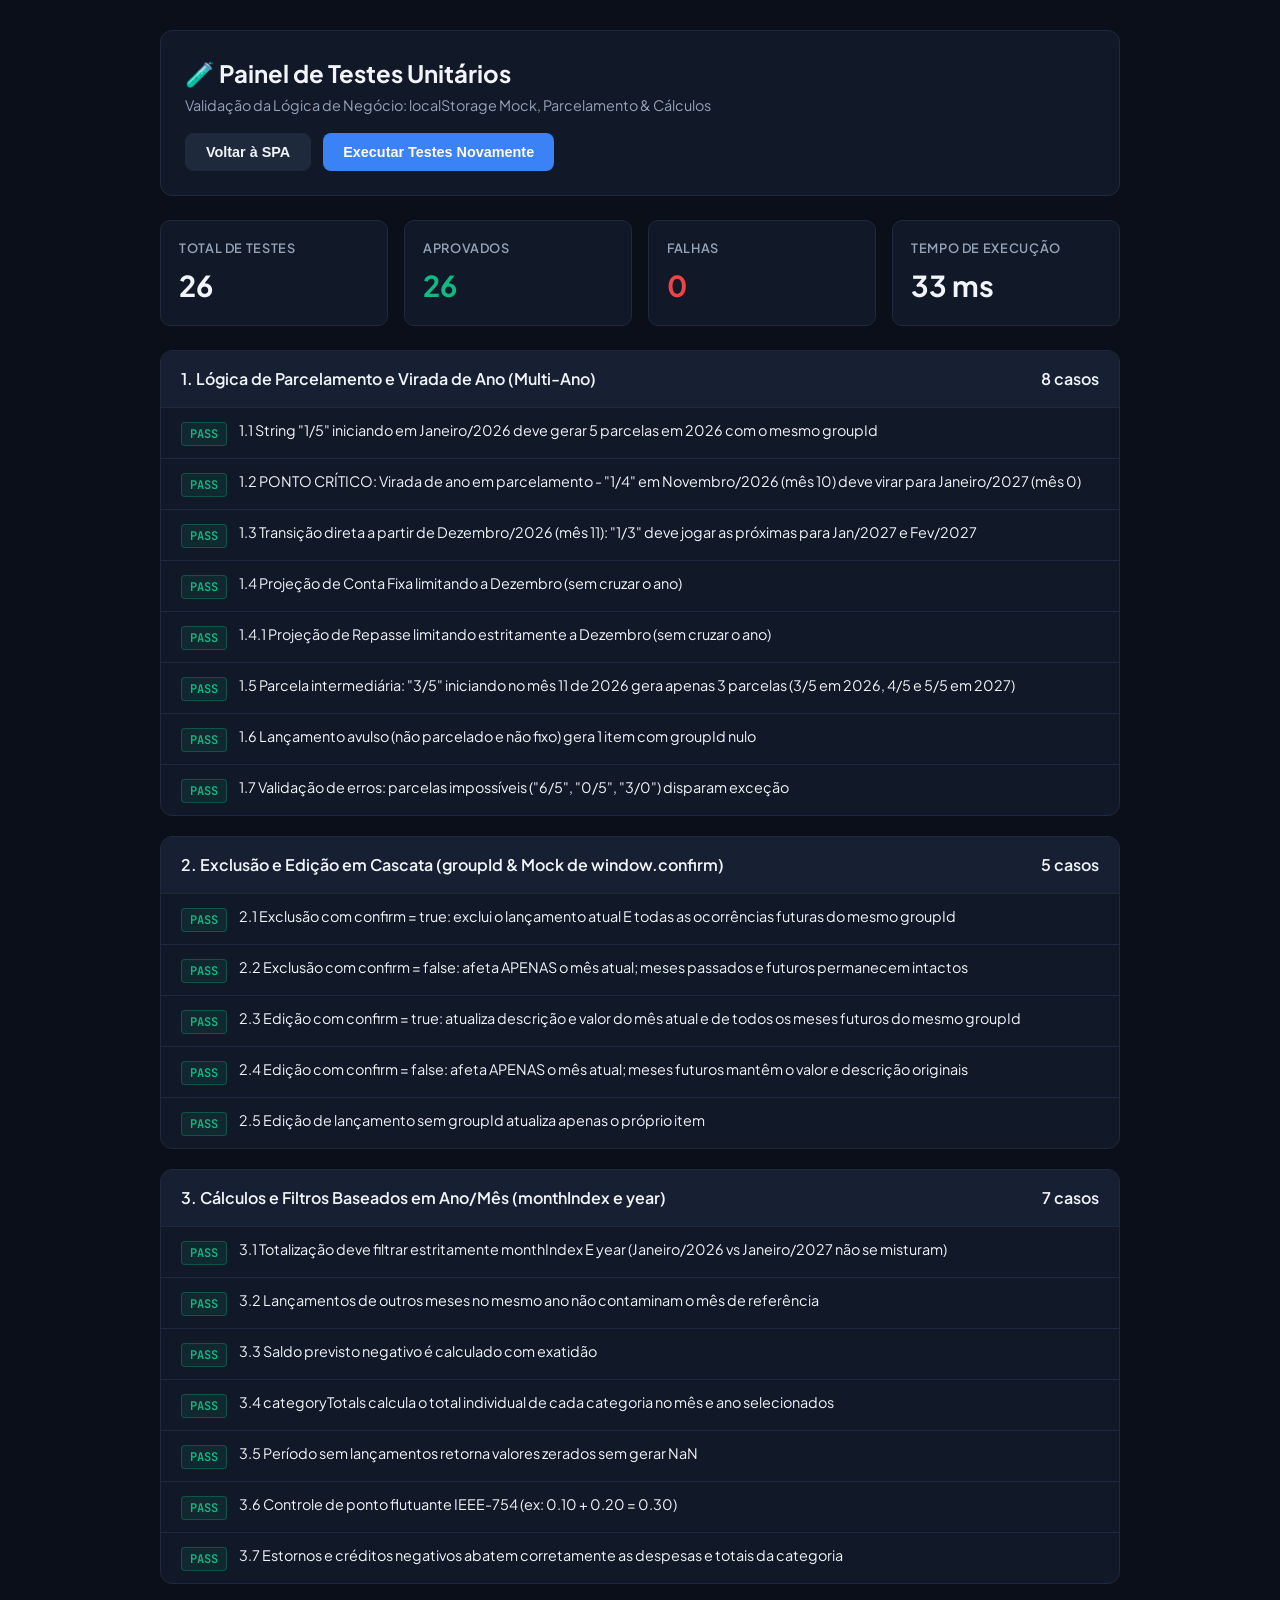
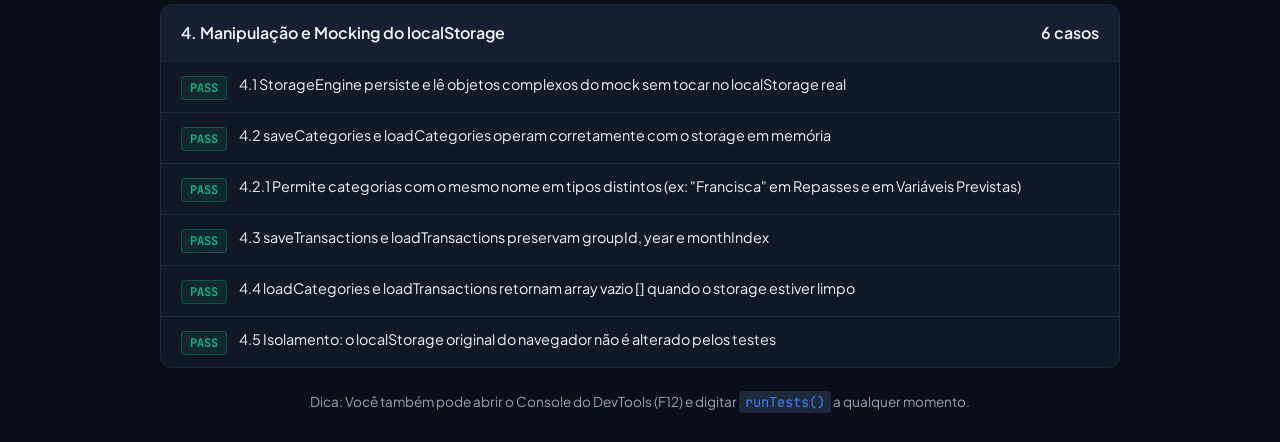
==== test-runner.html @ 4559d9a5 "Initial commit" ====
<!DOCTYPE html>
<html lang="pt-BR">
<head>
  <meta charset="UTF-8">
  <meta name="viewport" content="width=device-width, initial-scale=1.0">
  <title>Test Runner - FinançasPro SPA</title>
  <link rel="preconnect" href="https://fonts.googleapis.com">
  <link rel="preconnect" href="https://fonts.gstatic.com" crossorigin>
  <link href="https://fonts.googleapis.com/css2?family=Plus+Jakarta+Sans:wght@400;500;600;700&family=JetBrains+Mono:wght@400;600&display=swap" rel="stylesheet">
  <style>
    :root {
      --bg: #0b0f19;
      --card-bg: #111827;
      --card-border: #1f293d;
      --text: #f1f5f9;
      --text-muted: #94a3b8;
      --primary: #3b82f6;
      --primary-hover: #2563eb;
      --success: #10b981;
      --success-bg: rgba(16, 185, 129, 0.1);
      --danger: #ef4444;
      --danger-bg: rgba(239, 68, 68, 0.1);
      --font: 'Plus Jakarta Sans', sans-serif;
      --font-mono: 'JetBrains Mono', monospace;
    }

    * {
      box-sizing: border-box;
      margin: 0;
      padding: 0;
    }

    body {
      background-color: var(--bg);
      color: var(--text);
      font-family: var(--font);
      padding: 30px 20px;
      line-height: 1.5;
    }

    .container {
      max-width: 960px;
      margin: 0 auto;
    }

    header {
      background: var(--card-bg);
      border: 1px solid var(--card-border);
      border-radius: 12px;
      padding: 24px;
      margin-bottom: 24px;
      display: flex;
      flex-wrap: wrap;
      justify-content: space-between;
      align-items: center;
      gap: 16px;
    }

    .title-area h1 {
      font-size: 1.5rem;
      font-weight: 700;
      display: flex;
      align-items: center;
      gap: 10px;
    }

    .title-area p {
      color: var(--text-muted);
      font-size: 0.9rem;
      margin-top: 4px;
    }

    .actions {
      display: flex;
      gap: 12px;
    }

    button {
      background: var(--primary);
      color: white;
      border: none;
      padding: 10px 20px;
      font-size: 0.9rem;
      font-weight: 600;
      border-radius: 8px;
      cursor: pointer;
      display: inline-flex;
      align-items: center;
      gap: 8px;
      transition: background 0.2s;
    }

    button:hover {
      background: var(--primary-hover);
    }

    .btn-secondary {
      background: #1e293b;
      color: var(--text);
      border: 1px solid var(--card-border);
    }

    .btn-secondary:hover {
      background: #334155;
    }

    .summary-cards {
      display: grid;
      grid-template-columns: repeat(auto-fit, minmax(200px, 1fr));
      gap: 16px;
      margin-bottom: 24px;
    }

    .summary-card {
      background: var(--card-bg);
      border: 1px solid var(--card-border);
      border-radius: 10px;
      padding: 18px;
    }

    .summary-card-title {
      font-size: 0.8rem;
      color: var(--text-muted);
      text-transform: uppercase;
      font-weight: 600;
      letter-spacing: 0.05em;
    }

    .summary-card-val {
      font-size: 1.8rem;
      font-weight: 700;
      margin-top: 6px;
    }

    .suite-section {
      background: var(--card-bg);
      border: 1px solid var(--card-border);
      border-radius: 12px;
      margin-bottom: 20px;
      overflow: hidden;
    }

    .suite-header {
      padding: 16px 20px;
      background: #162032;
      border-bottom: 1px solid var(--card-border);
      font-weight: 600;
      font-size: 1rem;
      display: flex;
      justify-content: space-between;
      align-items: center;
    }

    .test-list {
      list-style: none;
    }

    .test-item {
      padding: 12px 20px;
      border-bottom: 1px solid var(--card-border);
      display: flex;
      align-items: flex-start;
      gap: 12px;
      font-size: 0.9rem;
    }

    .test-item:last-child {
      border-bottom: none;
    }

    .test-badge {
      font-family: var(--font-mono);
      font-size: 0.75rem;
      font-weight: 600;
      padding: 2px 8px;
      border-radius: 4px;
      flex-shrink: 0;
      margin-top: 2px;
    }

    .badge-pass {
      background: var(--success-bg);
      color: var(--success);
      border: 1px solid rgba(16, 185, 129, 0.3);
    }

    .badge-fail {
      background: var(--danger-bg);
      color: var(--danger);
      border: 1px solid rgba(239, 68, 68, 0.3);
    }

    .test-content {
      flex: 1;
    }

    .test-error {
      margin-top: 6px;
      padding: 8px 12px;
      background: rgba(239, 68, 68, 0.08);
      border-left: 3px solid var(--danger);
      font-family: var(--font-mono);
      font-size: 0.8rem;
      color: #fca5a5;
      border-radius: 0 4px 4px 0;
    }

    .console-hint {
      margin-top: 24px;
      text-align: center;
      color: var(--text-muted);
      font-size: 0.85rem;
    }

    .console-hint code {
      background: #1e293b;
      padding: 2px 6px;
      border-radius: 4px;
      color: var(--primary);
      font-family: var(--font-mono);
    }
  </style>
</head>
<body>
  <div class="container">
    <header>
      <div class="title-area">
        <h1>🧪 Painel de Testes Unitários</h1>
        <p>Validação da Lógica de Negócio: localStorage Mock, Parcelamento & Cálculos</p>
      </div>
      <div class="actions">
        <a href="index.html" style="text-decoration: none;">
          <button type="button" class="btn-secondary">Voltar à SPA</button>
        </a>
        <button type="button" id="btnRunTests">Executar Testes Novamente</button>
      </div>
    </header>

    <div class="summary-cards">
      <div class="summary-card">
        <div class="summary-card-title">Total de Testes</div>
        <div class="summary-card-val" id="valTotal">-</div>
      </div>
      <div class="summary-card">
        <div class="summary-card-title">Aprovados</div>
        <div class="summary-card-val" id="valPassed" style="color: var(--success);">-</div>
      </div>
      <div class="summary-card">
        <div class="summary-card-title">Falhas</div>
        <div class="summary-card-val" id="valFailed" style="color: var(--danger);">-</div>
      </div>
      <div class="summary-card">
        <div class="summary-card-title">Tempo de Execução</div>
        <div class="summary-card-val" id="valDuration">-</div>
      </div>
    </div>

    <main id="suitesContainer">
      <!-- Gerado via script -->
    </main>

    <p class="console-hint">
      Dica: Você também pode abrir o Console do DevTools (F12) e digitar <code>runTests()</code> a qualquer momento.
    </p>
  </div>

  <!-- Scripts da aplicação e suíte de testes -->
  <script src="app.js"></script>
  <script src="app.test.js"></script>

  <script>
    async function executeAndRender() {
      const container = document.getElementById('suitesContainer');
      container.innerHTML = '<div style="padding: 40px; text-align: center; color: var(--text-muted);">Executando suítes de testes unitários...</div>';

      const results = await window.runTests();

      document.getElementById('valTotal').textContent = results.totalTests;
      document.getElementById('valPassed').textContent = results.passed;
      document.getElementById('valFailed').textContent = results.failed;
      document.getElementById('valDuration').textContent = results.durationMs + ' ms';

      container.innerHTML = '';

      window.TestRunner.testRunner.suites.forEach(suite => {
        const section = document.createElement('div');
        section.className = 'suite-section';

        const header = document.createElement('div');
        header.className = 'suite-header';
        header.innerHTML = `<span>${suite.name}</span><span>${suite.tests.length} casos</span>`;
        section.appendChild(header);

        const list = document.createElement('ul');
        list.className = 'test-list';

        suite.tests.forEach(testCase => {
          const res = results.results.find(r => r.Teste === testCase.name);
          const isPass = res && res.Status.includes('PASSOU');

          const li = document.createElement('li');
          li.className = 'test-item';
          li.innerHTML = `
            <span class="test-badge ${isPass ? 'badge-pass' : 'badge-fail'}">
              ${isPass ? 'PASS' : 'FAIL'}
            </span>
            <div class="test-content">
              <div>${testCase.name}</div>
              ${!isPass && res ? `<div class="test-error">${res.Detalhes}</div>` : ''}
            </div>
          `;
          list.appendChild(li);
        });

        section.appendChild(list);
        container.appendChild(section);
      });
    }

    document.getElementById('btnRunTests').addEventListener('click', executeAndRender);
    window.addEventListener('DOMContentLoaded', executeAndRender);
  </script>
</body>
</html>
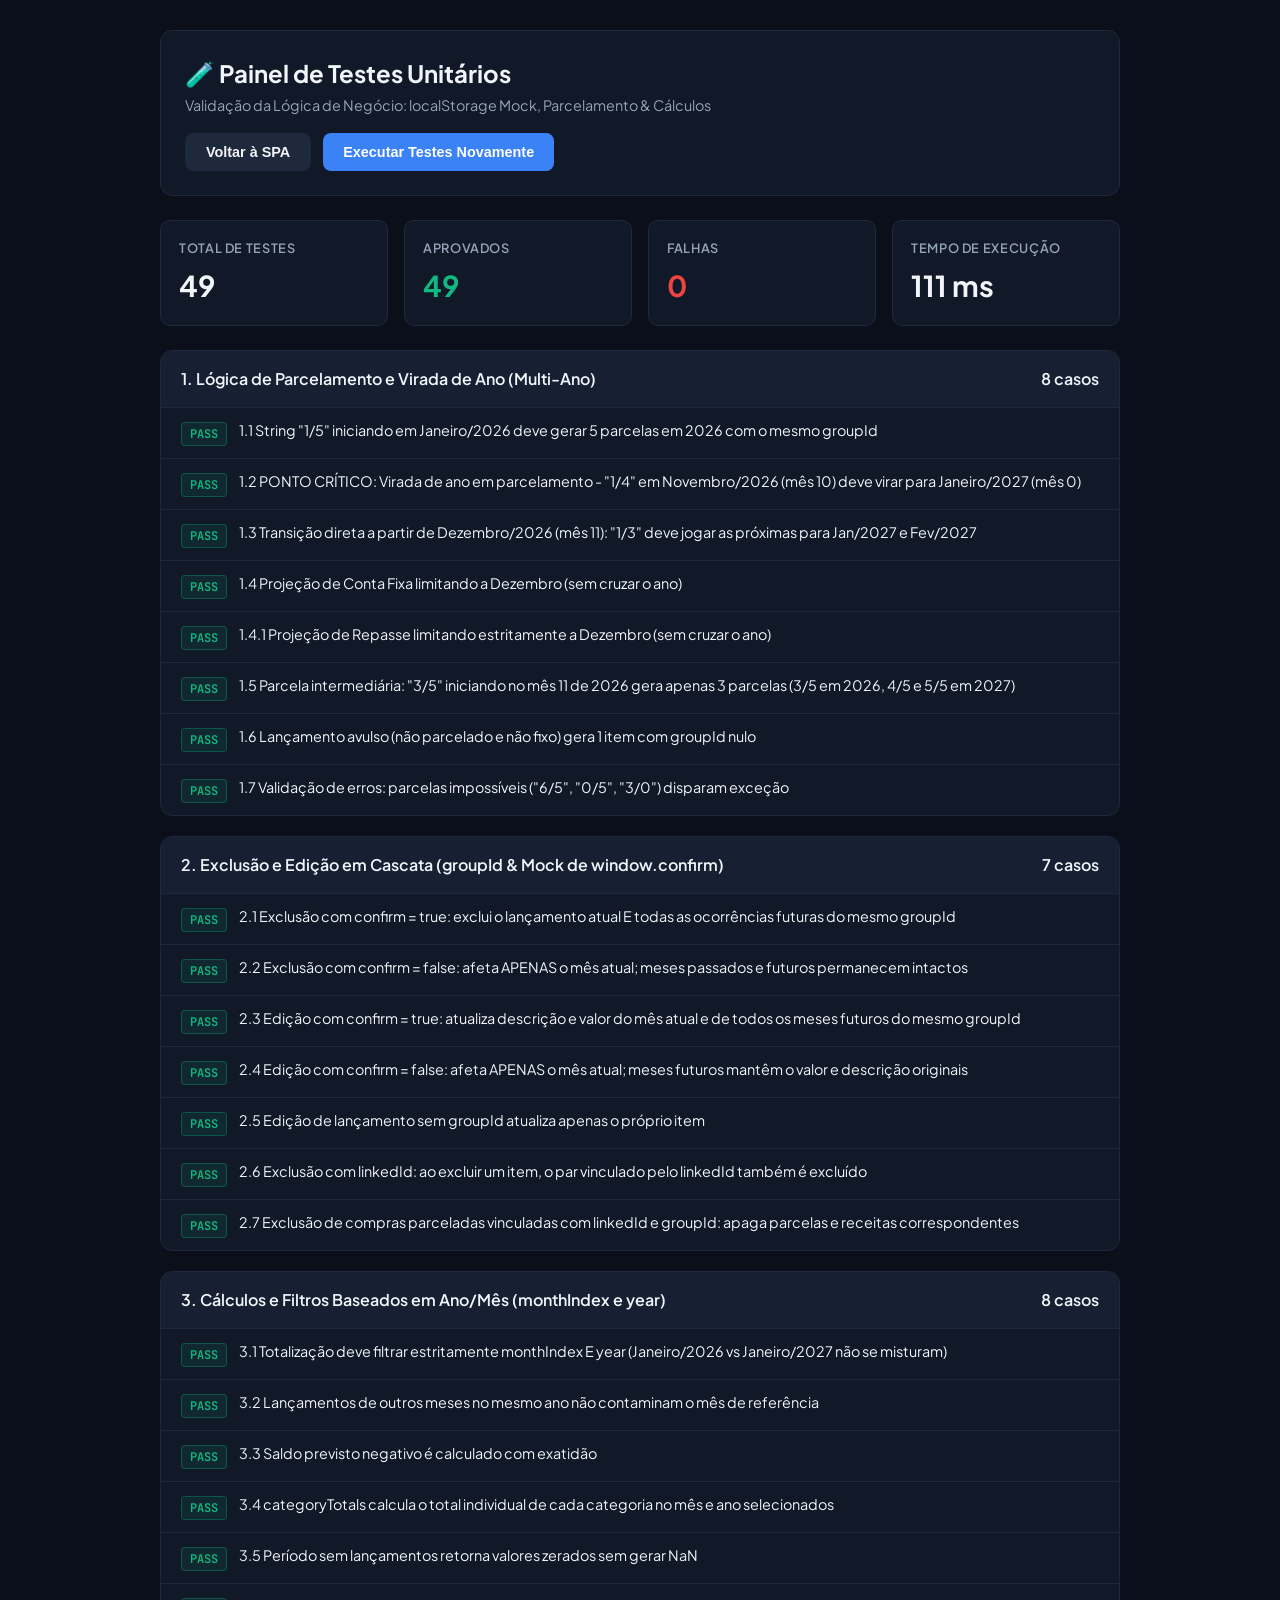
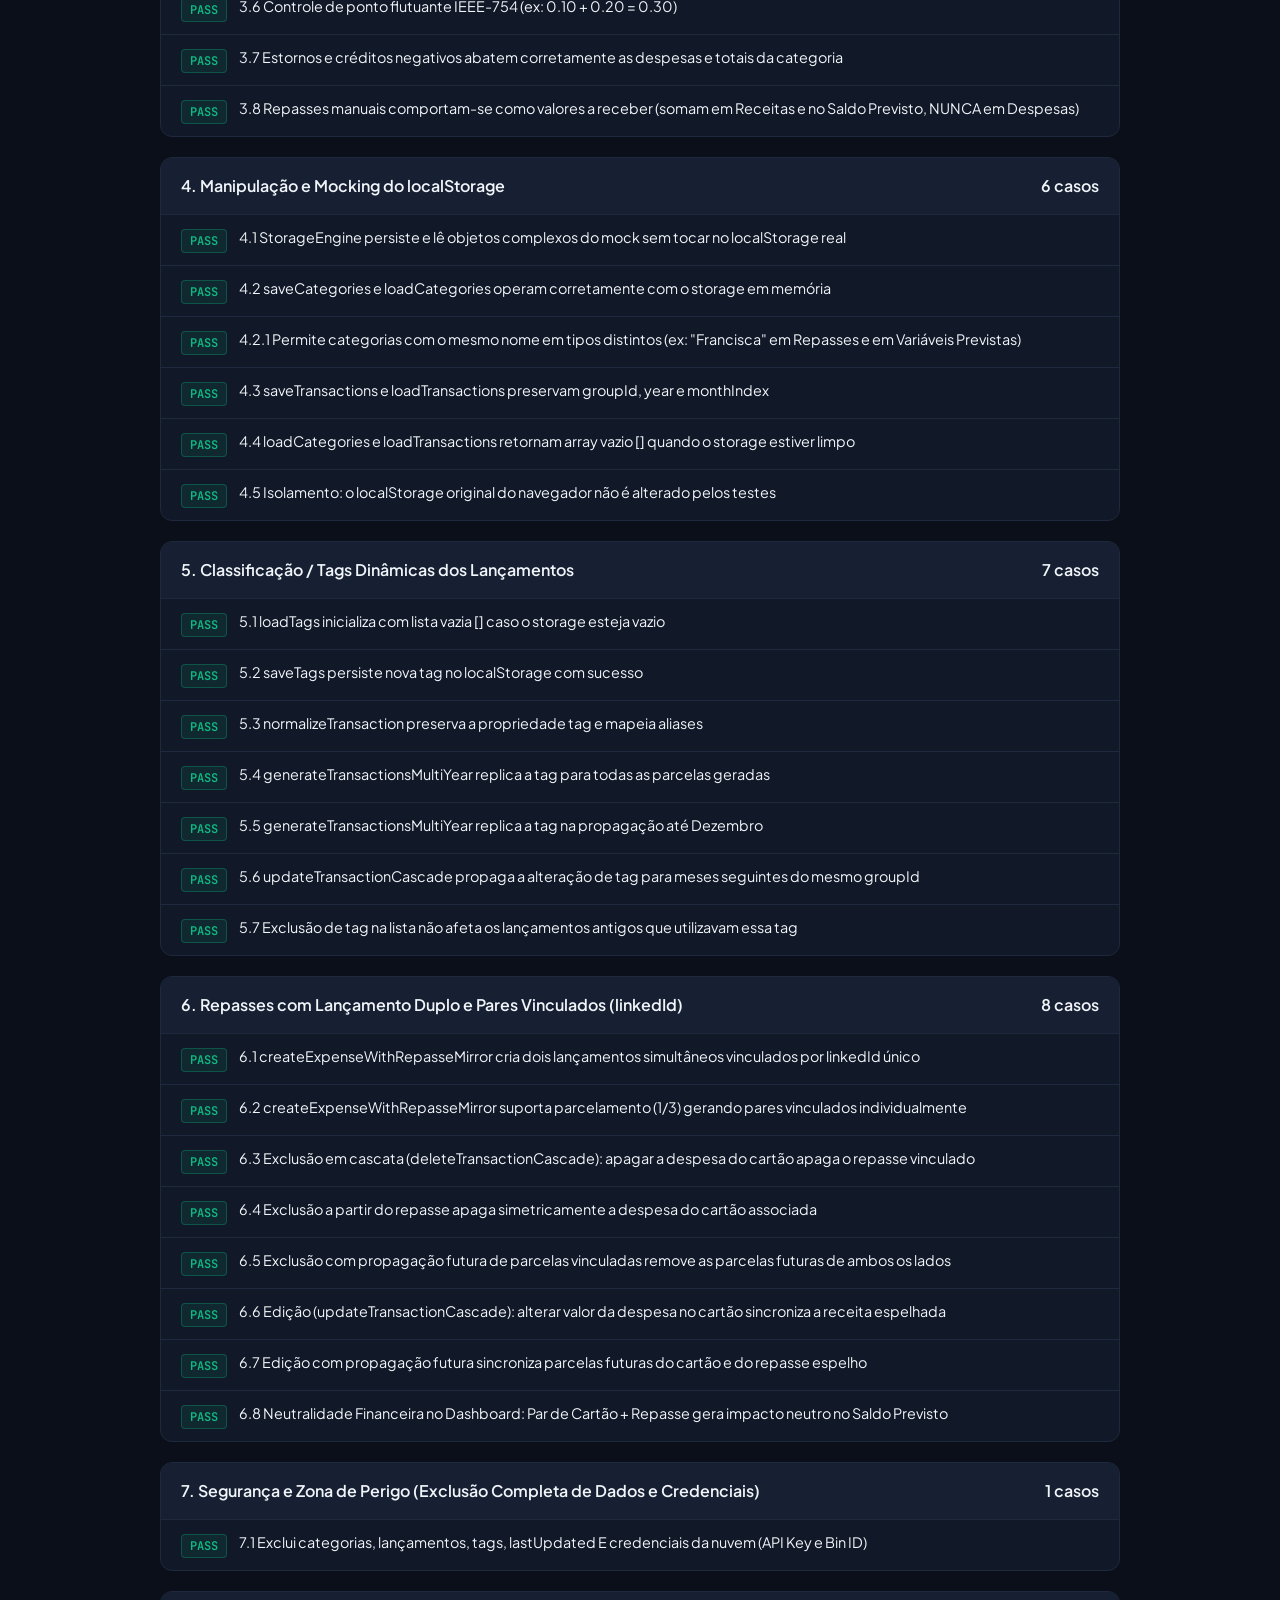
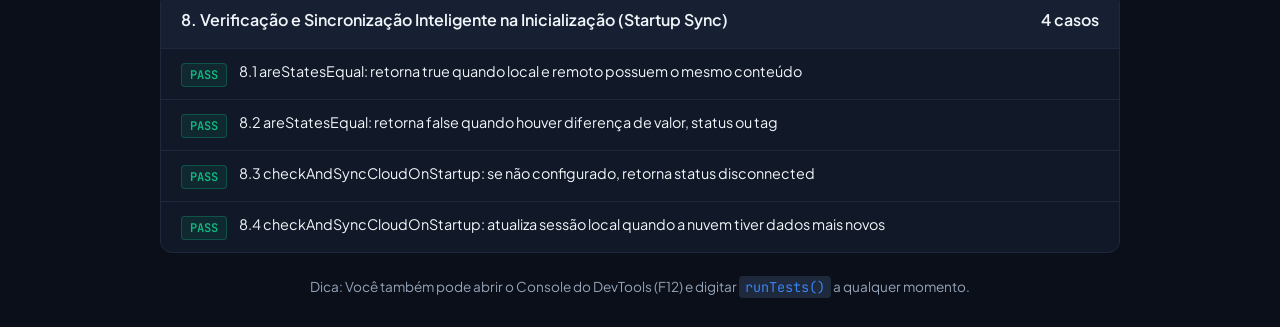
==== commit d29bbde2: "fix" ====
--- a/test-runner.html
+++ b/test-runner.html
@@ -264,7 +264,11 @@
     </p>
   </div>
 
-  <!-- Scripts da aplicação e suíte de testes -->
+  <!-- Configuração de ambiente de testes para isolamento e prevenção de recarregamentos -->
+  <script>
+    window.__TEST_RUNNER__ = true;
+    window.__FINANCAS_TEST_ENV__ = true;
+  </script>
   <script src="app.js"></script>
   <script src="app.test.js"></script>
 
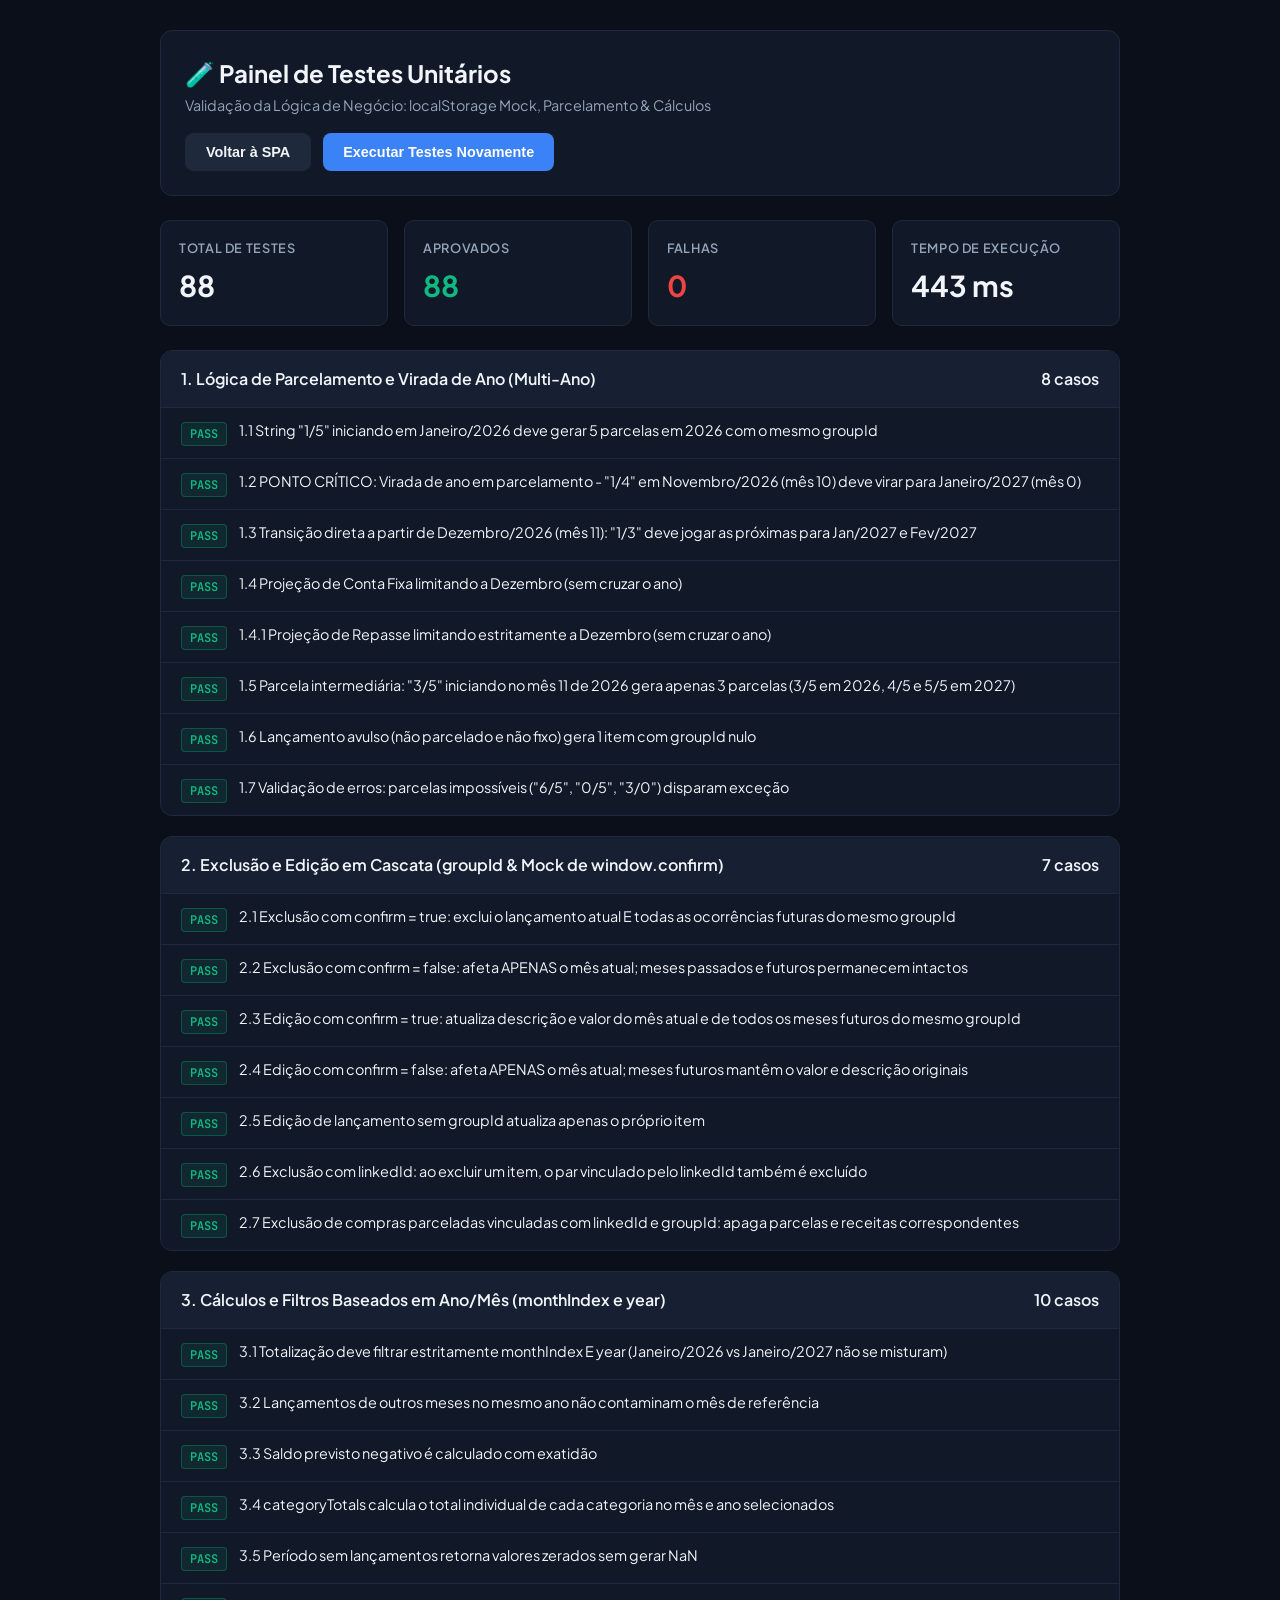
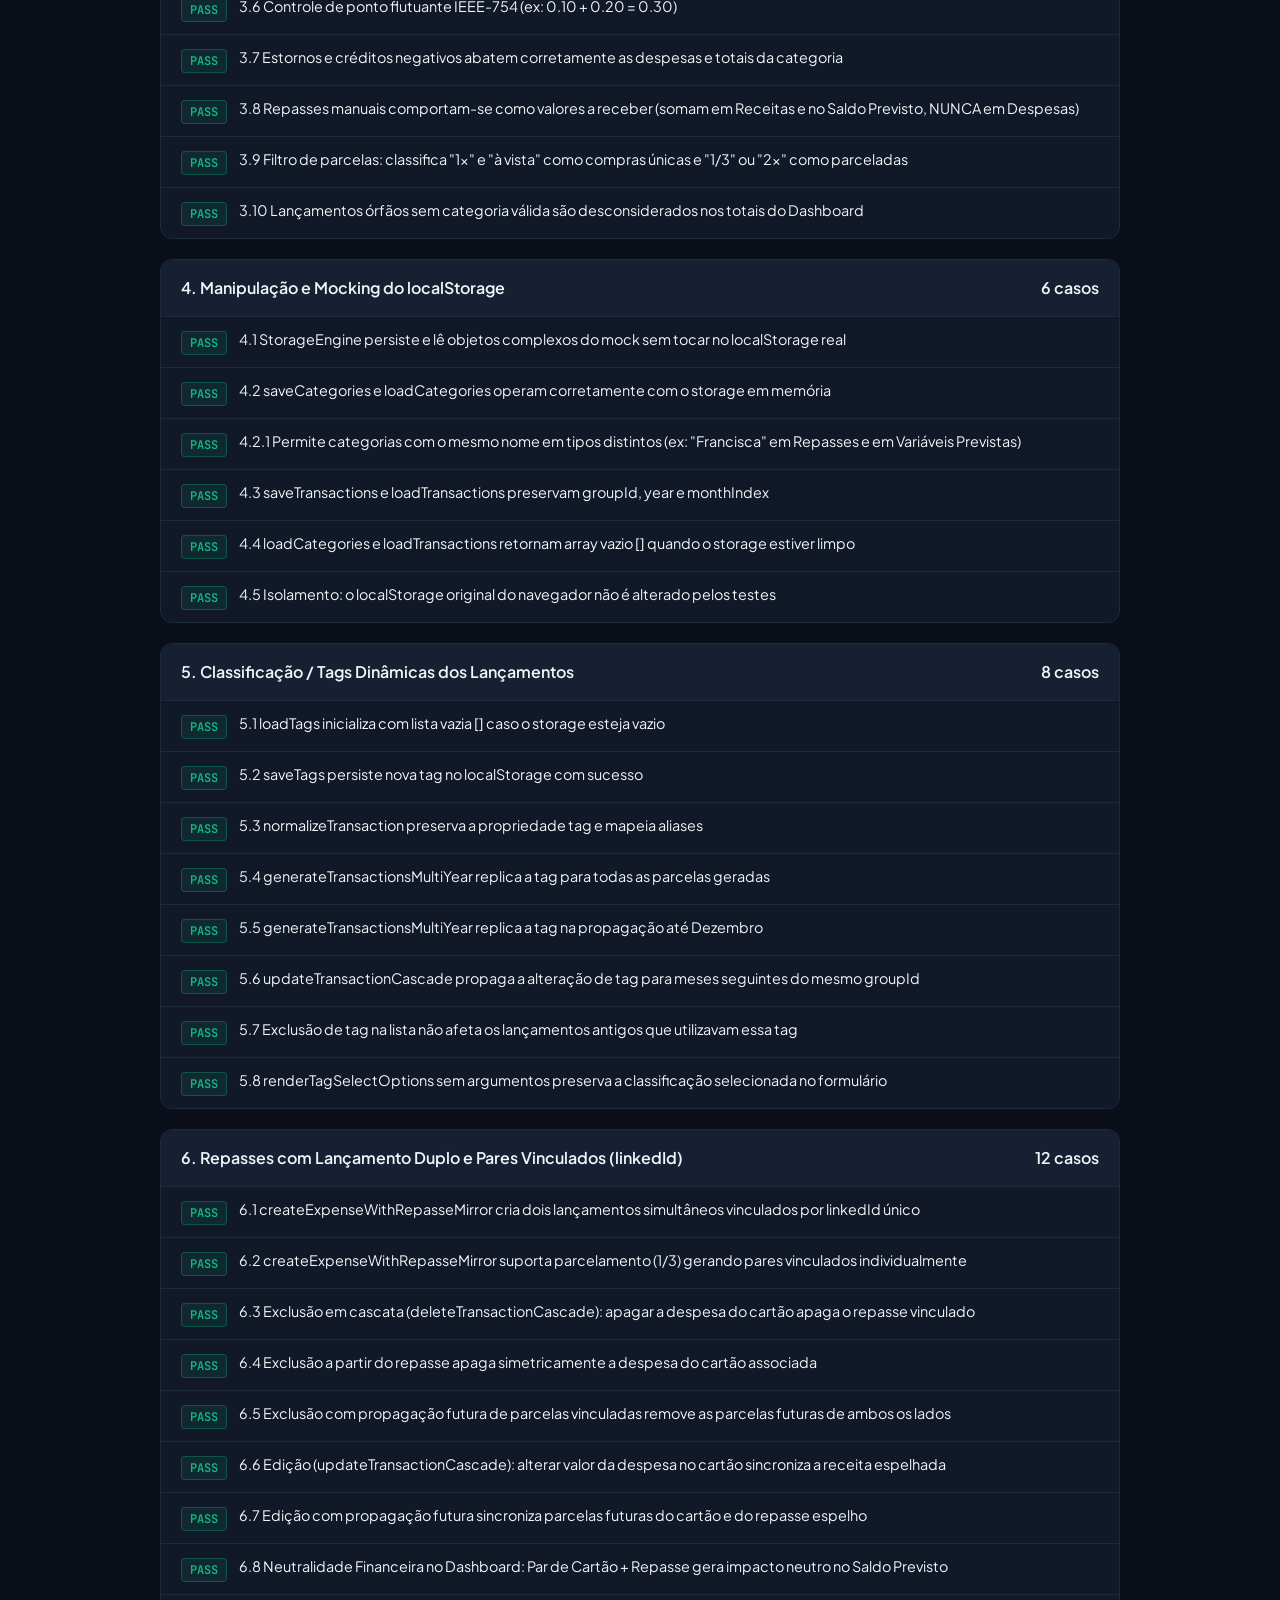
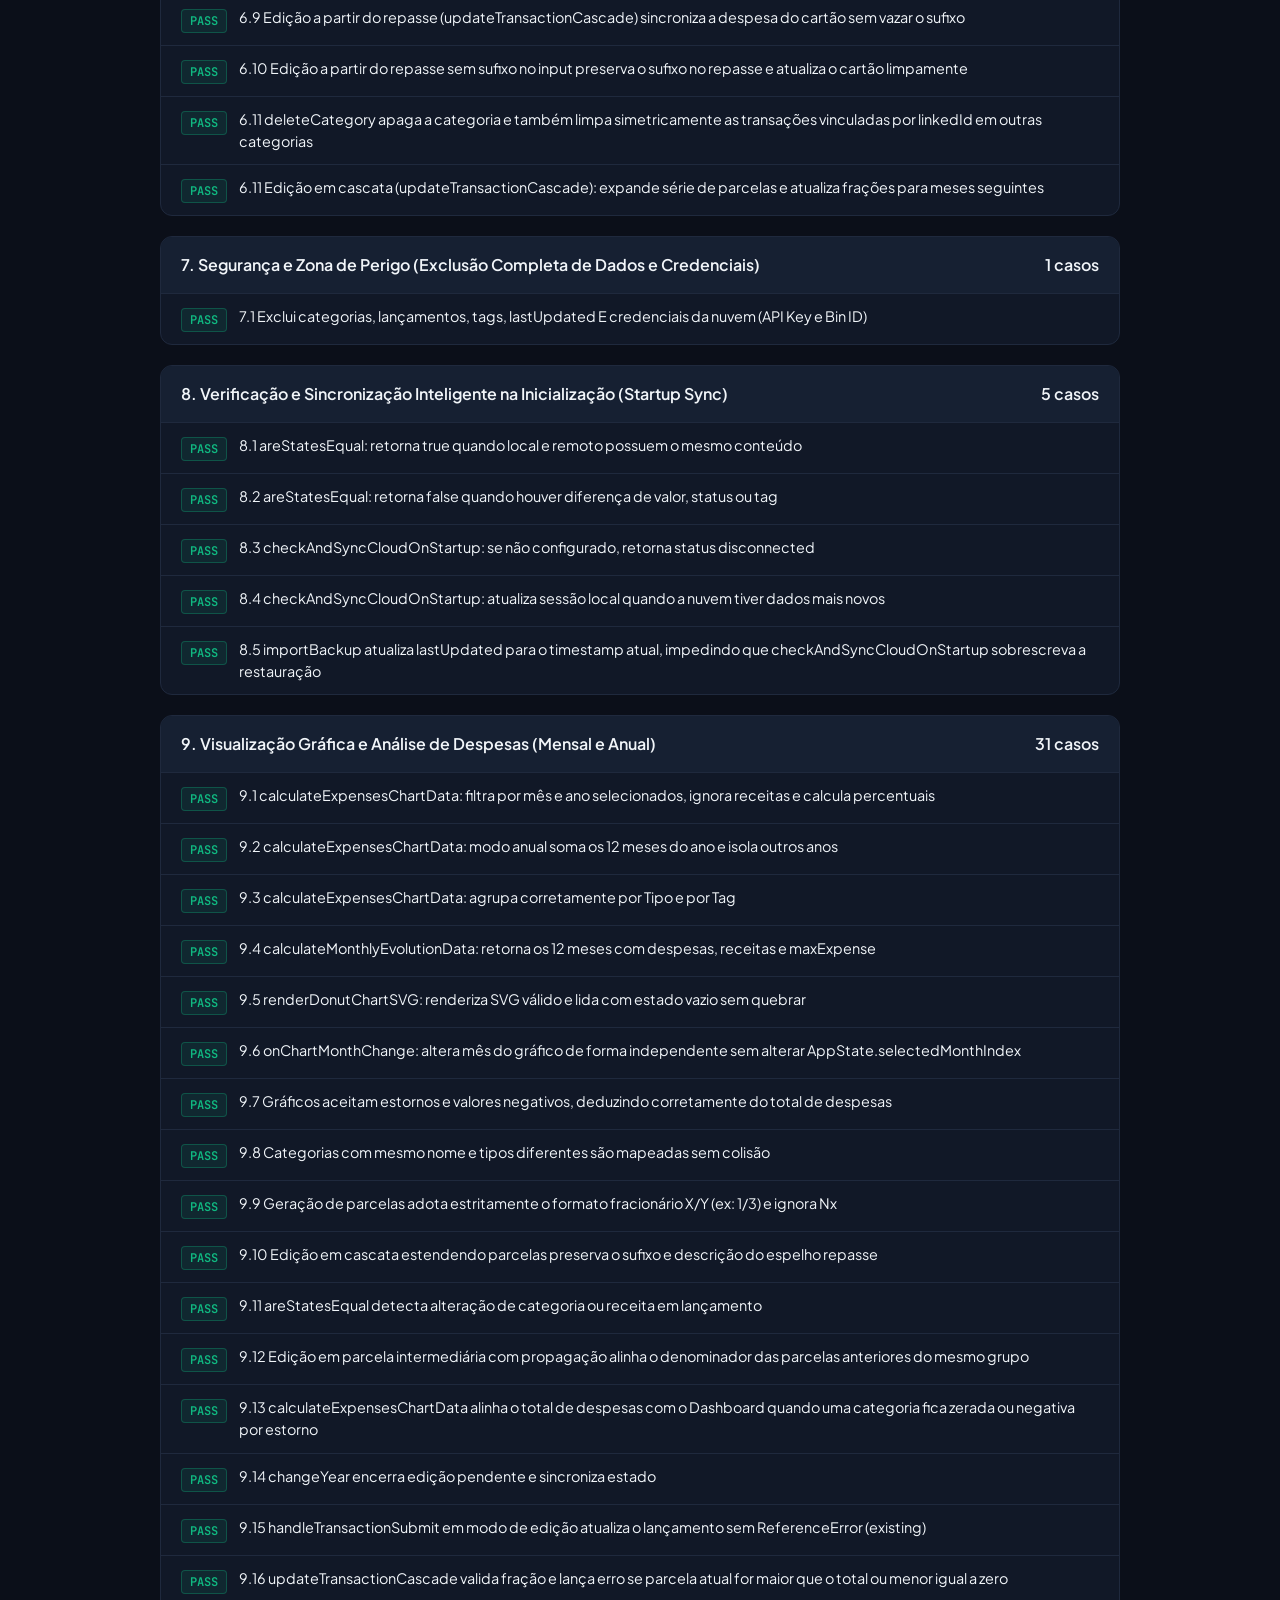
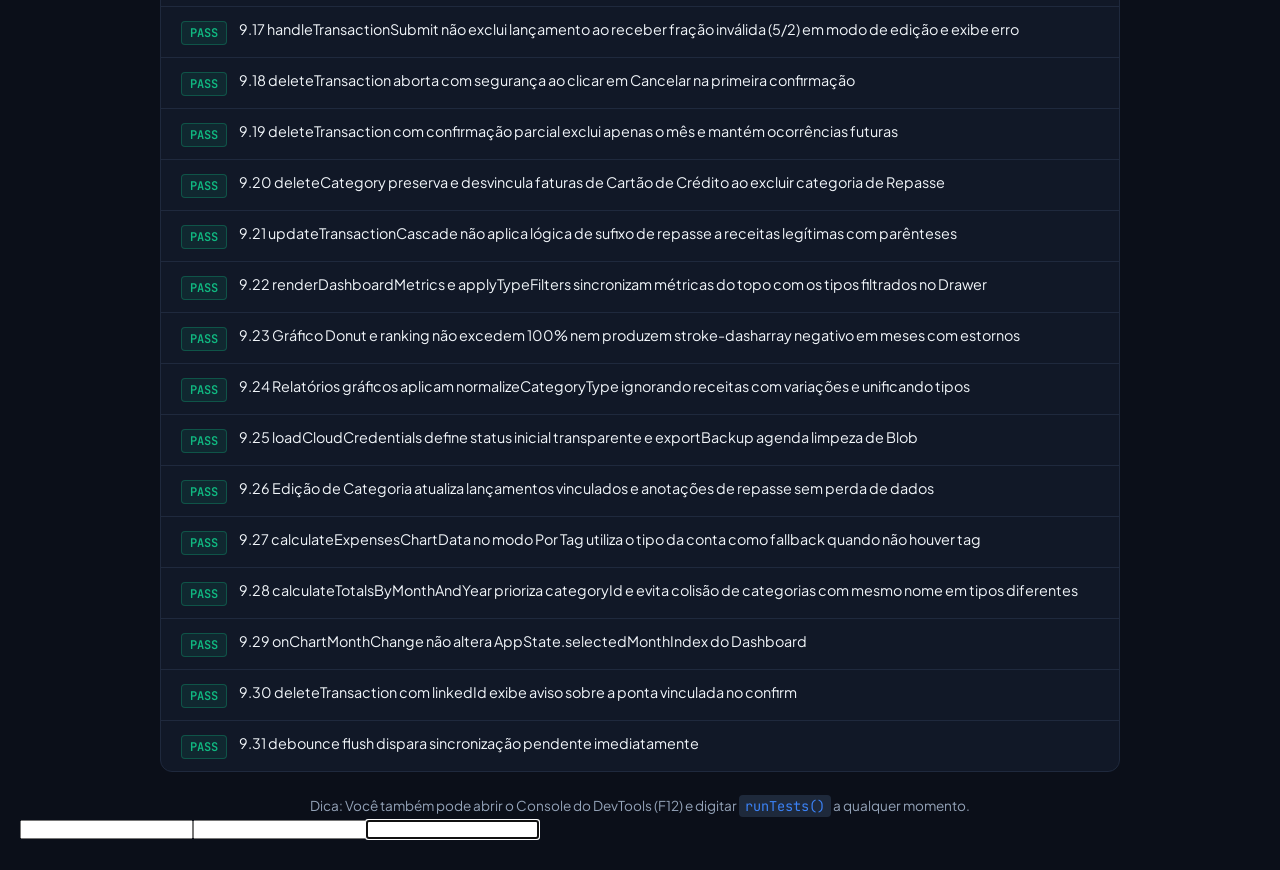
==== commit 921817e8: "Fix testes" ====
--- a/test-runner.html
+++ b/test-runner.html
@@ -283,6 +283,7 @@
       document.getElementById('valPassed').textContent = results.passed;
       document.getElementById('valFailed').textContent = results.failed;
       document.getElementById('valDuration').textContent = results.durationMs + ' ms';
+      document.title = `TESTS_DONE: ${results.passed}/${results.totalTests} (Failed: ${results.failed})`;
 
       container.innerHTML = '';
 
